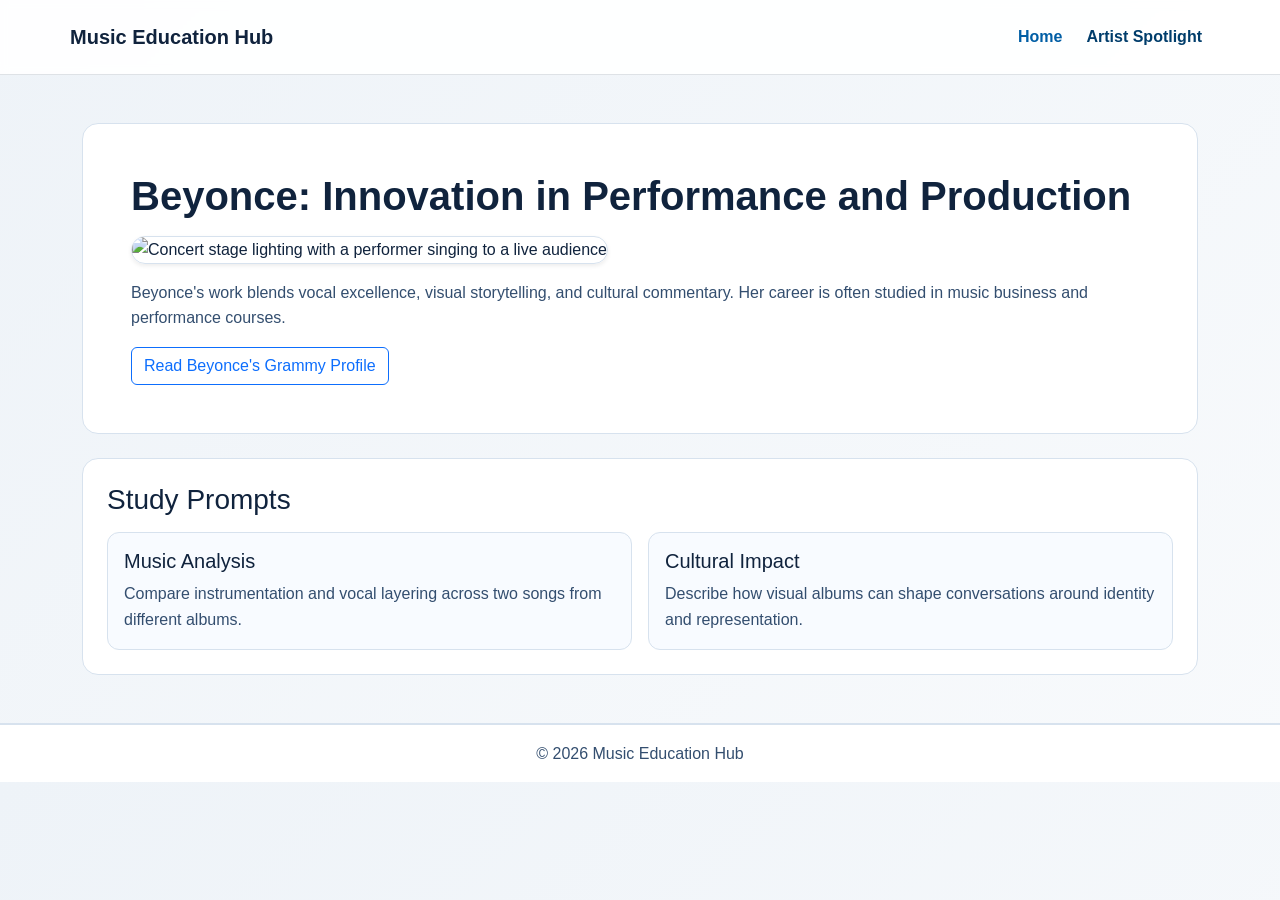
==== page2.html @ 1d895589 "Restore website files for deployment" ====
<!DOCTYPE html>
<html lang="en">
<head>
  <meta charset="UTF-8">
  <meta name="viewport" content="width=device-width, initial-scale=1.0">
  <title>Artist Spotlight</title>
  <link
    href="https://cdn.jsdelivr.net/npm/bootstrap@5.3.3/dist/css/bootstrap.min.css"
    rel="stylesheet"
    integrity="sha384-QWTKZyjpPEjISv5WaRU9OFeRpok6YctnYmDr5pNlyT2bRjXh0JMhjY6hW+ALEwIH"
    crossorigin="anonymous"
  >
  <link rel="stylesheet" href="style.css">
</head>
<body>
  <header class="site-header border-bottom">
    <nav class="navbar navbar-expand-md container py-3" aria-label="Main navigation">
      <a class="navbar-brand fw-bold text-navy" href="index.html">Music Education Hub</a>
      <button
        class="navbar-toggler"
        type="button"
        data-bs-toggle="collapse"
        data-bs-target="#mainNav"
        aria-controls="mainNav"
        aria-expanded="false"
        aria-label="Toggle navigation"
      >
        <span class="navbar-toggler-icon"></span>
      </button>
      <div class="collapse navbar-collapse" id="mainNav">
        <ul class="navbar-nav ms-auto gap-md-2">
          <li class="nav-item">
            <a class="nav-link fw-semibold" href="index.html">Home</a>
          </li>
          <li class="nav-item">
            <a class="nav-link active fw-semibold" href="page2.html" aria-current="page">Artist Spotlight</a>
          </li>
        </ul>
      </div>
    </nav>
  </header>

  <main class="container py-4 py-md-5">
    <section class="content-panel p-4 p-md-5 mb-4" aria-labelledby="spotlight-title">
      <h1 class="display-6 fw-bold mb-3" id="spotlight-title">Beyonce: Innovation in Performance and Production</h1>
      <img
        class="img-fluid rounded-4 shadow-sm"
        src="https://images.unsplash.com/photo-1514525253161-7a46d19cd819?auto=format&fit=crop&w=1200&q=80"
        alt="Concert stage lighting with a performer singing to a live audience"
      >
      <p class="mt-3 mb-3">
        Beyonce's work blends vocal excellence, visual storytelling, and cultural commentary. Her career is often
        studied in music business and performance courses.
      </p>
      <a
        class="btn btn-outline-primary"
        href="https://www.grammy.com/artists/beyonce/12474"
        target="_blank"
        rel="noopener noreferrer"
      >
        Read Beyonce's Grammy Profile
      </a>
    </section>

    <section class="content-panel p-4" aria-labelledby="study-title">
      <h2 class="h3 mb-3" id="study-title">Study Prompts</h2>
      <div class="row g-3">
        <article class="col-12 col-md-6">
          <div class="h-100 p-3 resource-card">
            <h3 class="h5">Music Analysis</h3>
            <p class="mb-0">Compare instrumentation and vocal layering across two songs from different albums.</p>
          </div>
        </article>
        <article class="col-12 col-md-6">
          <div class="h-100 p-3 resource-card">
            <h3 class="h5">Cultural Impact</h3>
            <p class="mb-0">Describe how visual albums can shape conversations around identity and representation.</p>
          </div>
        </article>
      </div>
    </section>
  </main>

  <footer class="site-footer py-3">
    <p class="text-center mb-0">&copy; 2026 Music Education Hub</p>
  </footer>
  <script
    src="https://cdn.jsdelivr.net/npm/bootstrap@5.3.3/dist/js/bootstrap.bundle.min.js"
    integrity="sha384-YvpcrYf0tY3lHB60NNkmXc5s9fDVZLESaAA55NDzOxhy9GkcIdslK1eN7N6jIeHz"
    crossorigin="anonymous"
  ></script>
</body>
</html>
---- style.css ----
:root {
  --surface: #ffffff;
  --text: #10233d;
  --muted: #334e6f;
  --accent: #005ea5;
  --accent-hover: #003d6b;
  --line: #d7e2ee;
}

* {
  box-sizing: border-box;
}

body {
  font-family: "Trebuchet MS", "Segoe UI", Tahoma, Geneva, Verdana, sans-serif;
  color: var(--text);
  background: linear-gradient(135deg, #eef3f8 0%, #f8fafc 100%);
  line-height: 1.6;
}

.site-header {
  background-color: rgba(255, 255, 255, 0.92);
  backdrop-filter: blur(4px);
}

.text-navy {
  color: var(--text);
}

.navbar .nav-link {
  color: var(--accent);
}

.navbar .nav-link.active,
.navbar .nav-link:hover {
  color: var(--accent-hover);
}

p {
  color: var(--muted);
}

a:focus-visible {
  outline: 3px solid #ffb100;
  outline-offset: 2px;
  border-radius: 4px;
}

.content-panel {
  background: var(--surface);
  border: 1px solid var(--line);
  border-radius: 1rem;
}

img {
  border: 1px solid var(--line);
}

.resource-card {
  background: #f8fbff;
  border: 1px solid var(--line);
  border-radius: 0.75rem;
}

.btn-primary {
  background-color: var(--accent);
  border-color: var(--accent);
}

.btn-primary:hover {
  background-color: var(--accent-hover);
  border-color: var(--accent-hover);
}

.site-footer {
  background: var(--surface);
  border-top: 2px solid var(--line);
}

@media (max-width: 768px) {
  .content-panel {
    border-radius: 0.75rem;
  }
}
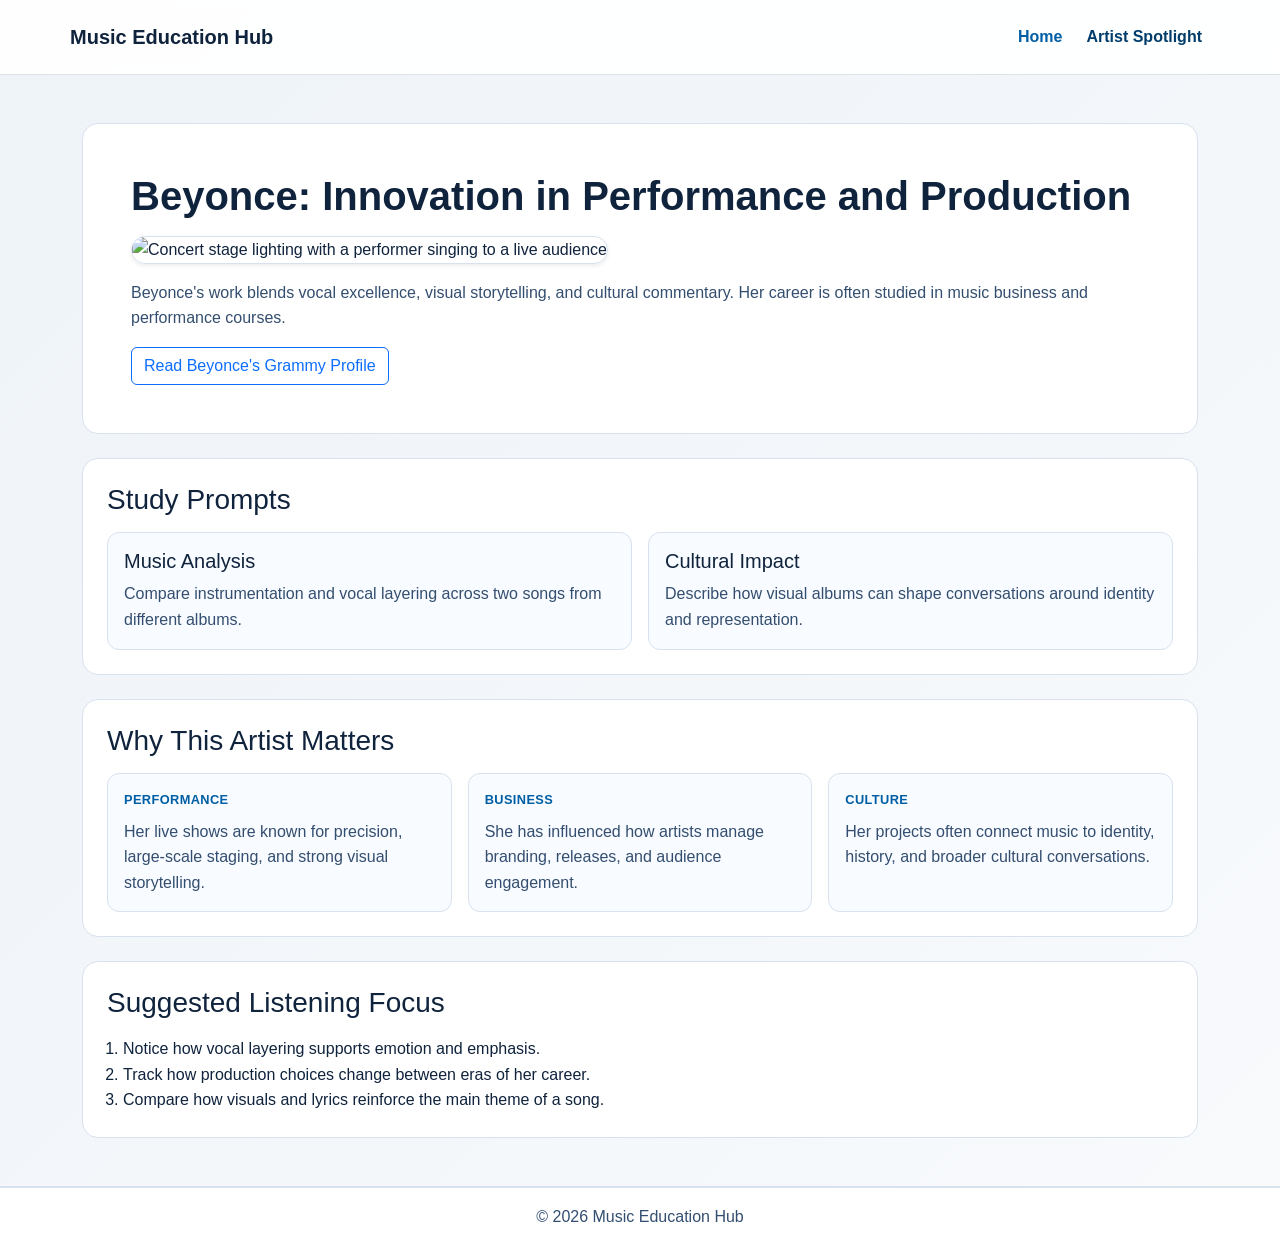
==== commit 5e4b740e: "Add more educational content to website" ====
--- a/page2.html
+++ b/page2.html
@@ -79,6 +79,39 @@
         </article>
       </div>
     </section>
+
+    <section class="content-panel p-4 mt-4" aria-labelledby="impact-title">
+      <h2 class="h3 mb-3" id="impact-title">Why This Artist Matters</h2>
+      <div class="row g-3">
+        <article class="col-12 col-md-4">
+          <div class="h-100 p-3 resource-card">
+            <p class="section-label mb-2">Performance</p>
+            <p class="mb-0">Her live shows are known for precision, large-scale staging, and strong visual storytelling.</p>
+          </div>
+        </article>
+        <article class="col-12 col-md-4">
+          <div class="h-100 p-3 resource-card">
+            <p class="section-label mb-2">Business</p>
+            <p class="mb-0">She has influenced how artists manage branding, releases, and audience engagement.</p>
+          </div>
+        </article>
+        <article class="col-12 col-md-4">
+          <div class="h-100 p-3 resource-card">
+            <p class="section-label mb-2">Culture</p>
+            <p class="mb-0">Her projects often connect music to identity, history, and broader cultural conversations.</p>
+          </div>
+        </article>
+      </div>
+    </section>
+
+    <section class="content-panel p-4 mt-4" aria-labelledby="listen-title">
+      <h2 class="h3 mb-3" id="listen-title">Suggested Listening Focus</h2>
+      <ol class="mb-0 ps-3">
+        <li>Notice how vocal layering supports emotion and emphasis.</li>
+        <li>Track how production choices change between eras of her career.</li>
+        <li>Compare how visuals and lyrics reinforce the main theme of a song.</li>
+      </ol>
+    </section>
   </main>
 
   <footer class="site-footer py-3">
--- a/style.css
+++ b/style.css
@@ -62,6 +62,14 @@
   border-radius: 0.75rem;
 }
 
+.section-label {
+  color: var(--accent);
+  font-weight: 700;
+  letter-spacing: 0.03em;
+  text-transform: uppercase;
+  font-size: 0.8rem;
+}
+
 .btn-primary {
   background-color: var(--accent);
   border-color: var(--accent);
